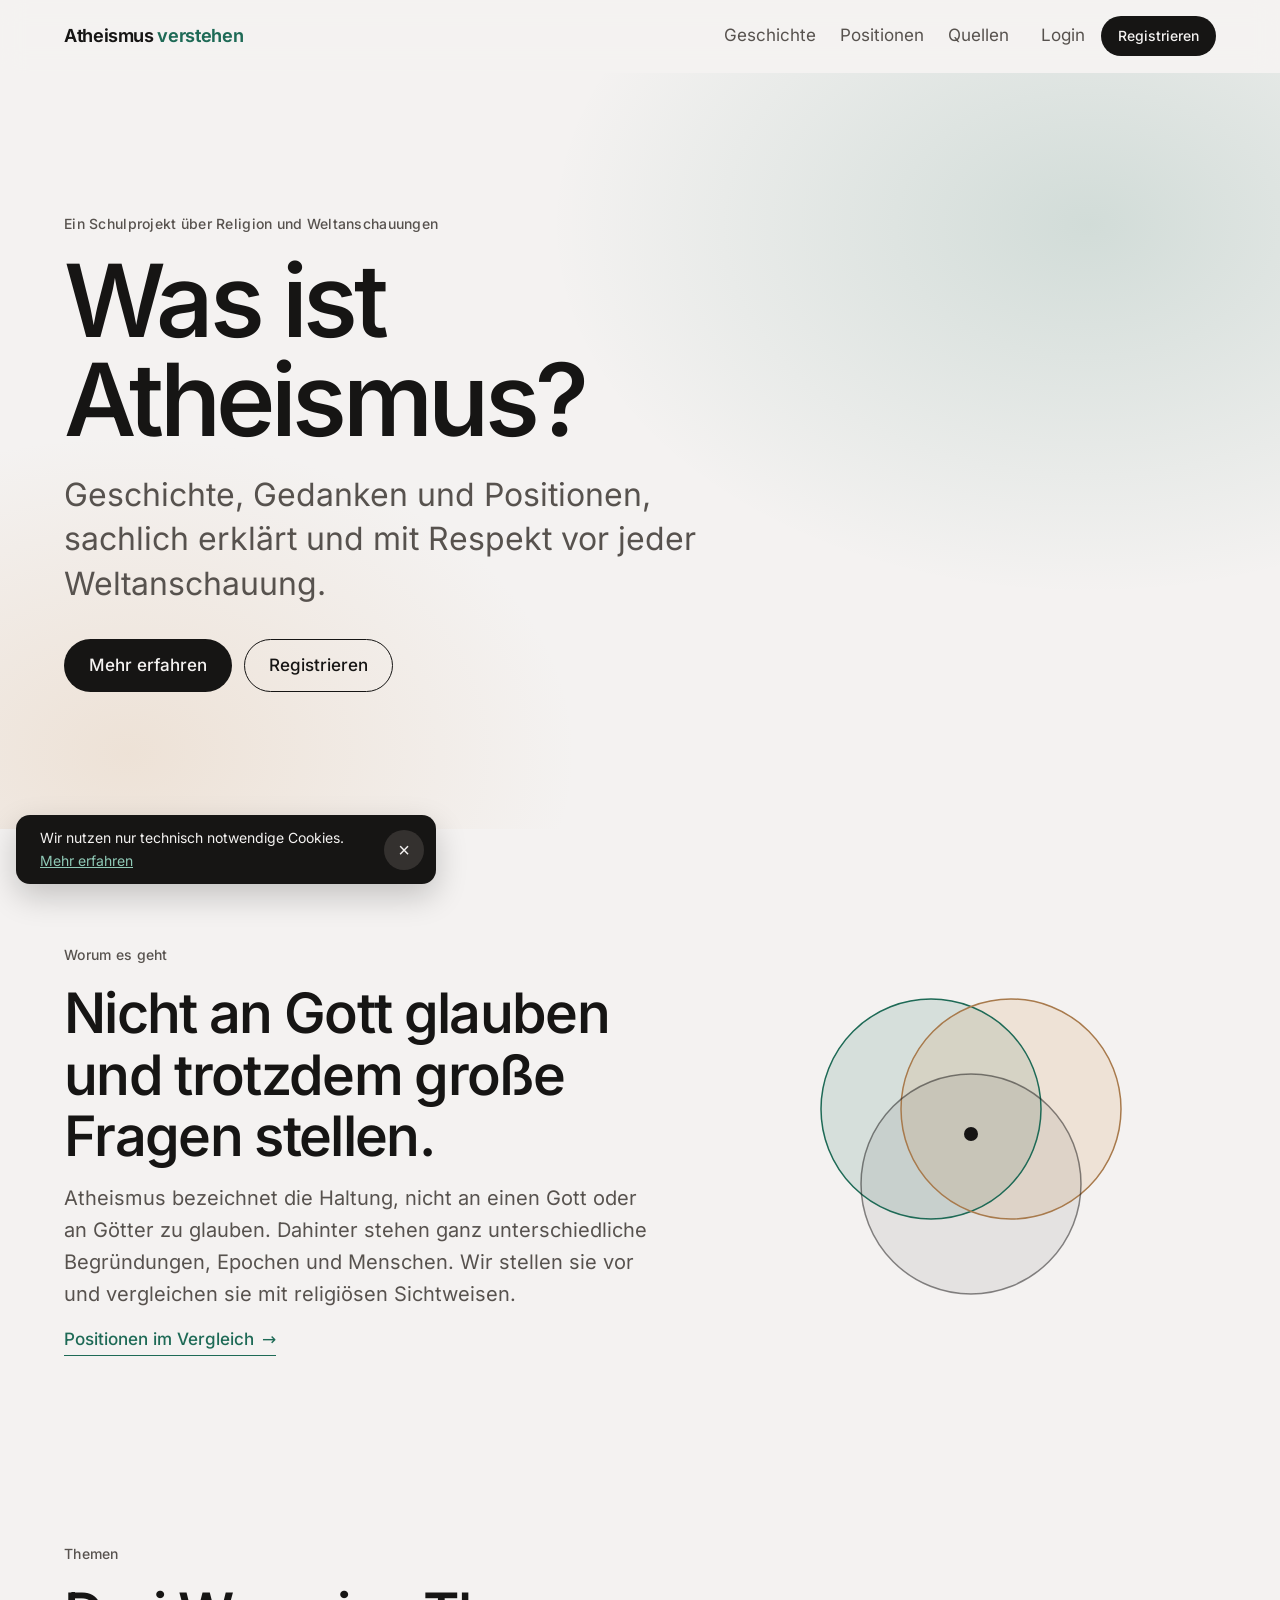
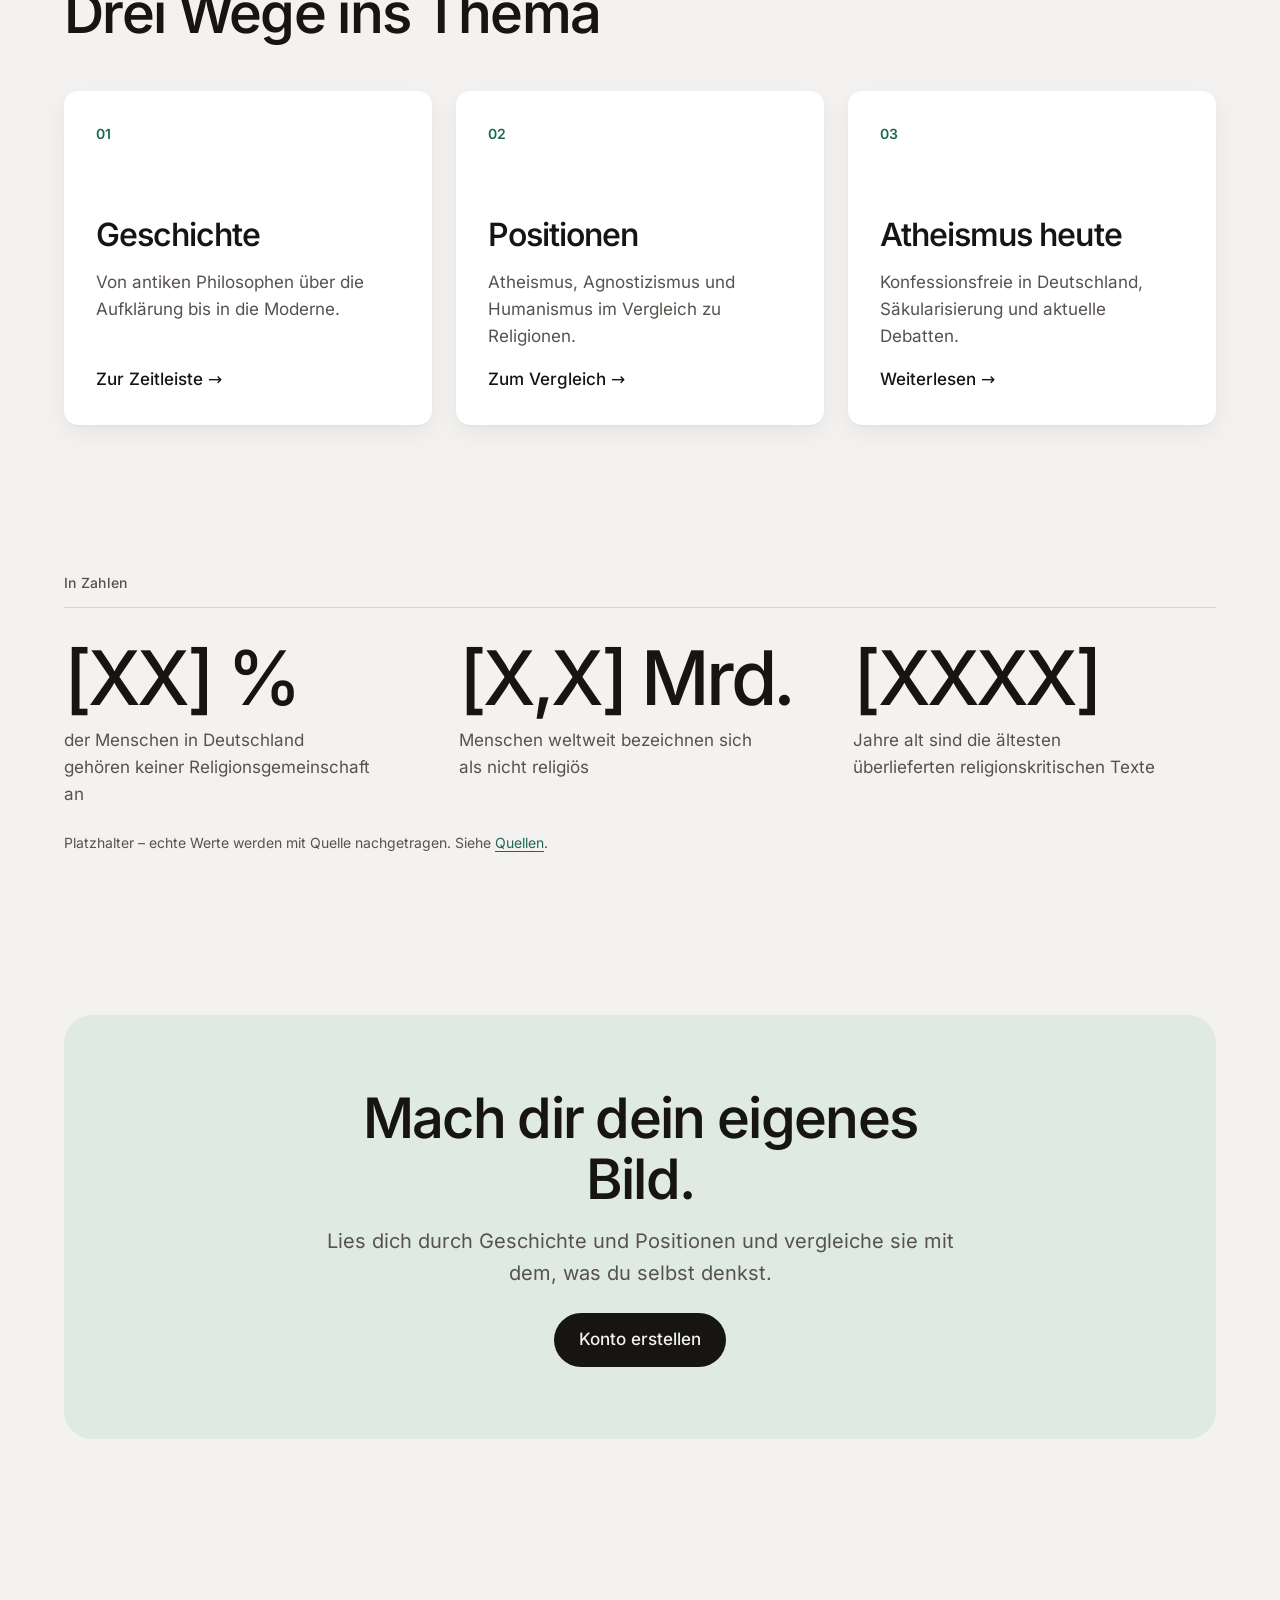
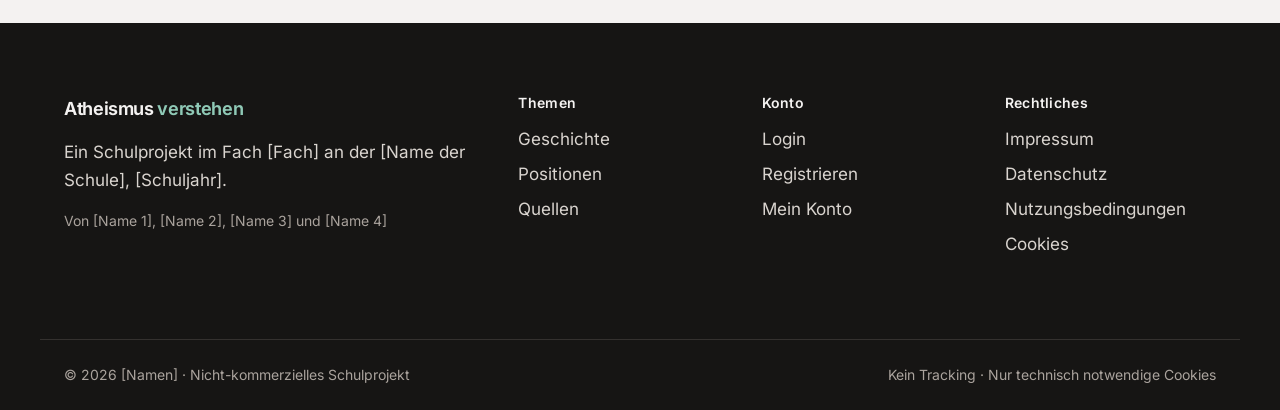
==== frontend/index.html @ 8b8bf1b1 "Frontend und Konto-Routen (Export, Löschen) Frontend (HTML/CSS/JS, ohne Framework und externe Dienst" ====
<!DOCTYPE html>
<html lang="de">
<head>
  <meta charset="UTF-8">
  <meta name="viewport" content="width=device-width, initial-scale=1.0">
  <title>Atheismus verstehen</title>
  <meta name="description" content="Was ist Atheismus? Ein Schulprojekt über Geschichte, Positionen und Atheismus heute.">
  <link rel="icon" href="img/favicon.svg" type="image/svg+xml">
  <link rel="preload" href="fonts/InterVariable-latin.woff2" as="font" type="font/woff2" crossorigin>
  <link rel="stylesheet" href="css/style.css">
</head>
<body>
  <a class="skip-link" href="#main">Zum Inhalt springen</a>

  <header class="site-header">
    <div class="container header-inner">
      <a class="brand" href="index.html">Atheismus<span> verstehen</span></a>

      <button class="nav-toggle" type="button" aria-expanded="false" aria-controls="site-nav">Menü</button>

      <nav id="site-nav" class="site-nav" aria-label="Hauptnavigation">
        <ul class="nav-links">
            <li><a href="pages/geschichte.html">Geschichte</a></li>
            <li><a href="pages/positionen.html">Positionen</a></li>
            <li><a href="pages/quellen.html">Quellen</a></li>
        </ul>

        <div class="nav-auth">
          <!-- Sichtbar, wenn NICHT eingeloggt -->
          <div data-auth="guest">
            <a class="nav-login" href="pages/login.html">Login</a>
            <a class="btn btn--primary btn--small" href="pages/register.html">Registrieren</a>
          </div>
          <!-- Sichtbar, wenn eingeloggt (main.js schaltet um) -->
          <div data-auth="user" hidden>
            <span class="nav-greeting">Hallo, <strong data-username></strong></span>
            <a class="nav-login" href="pages/konto.html">Mein Konto</a>
            <button class="btn btn--secondary btn--small" type="button" data-logout>Logout</button>
          </div>
        </div>
      </nav>
    </div>
  </header>

  <main id="main">
    <!-- 1. Hero -->
    <section class="hero" aria-labelledby="hero-title">
      <div class="hero-bg" aria-hidden="true"></div>
      <div class="container">
        <p class="eyebrow reveal">Ein Schulprojekt über Religion und Weltanschauungen</p>
        <h1 id="hero-title" class="hero-title reveal">Was ist Atheismus?</h1>
        <p class="hero-lead reveal">Geschichte, Gedanken und Positionen, sachlich erklärt und mit Respekt vor jeder Weltanschauung.</p>
        <div class="button-row reveal">
          <a class="btn btn--primary" href="#intro">Mehr erfahren</a>
          <a class="btn btn--secondary" href="pages/register.html" data-auth="guest">Registrieren</a>
          <a class="btn btn--secondary" href="pages/konto.html" data-auth="user" hidden>Mein Konto</a>
        </div>
      </div>
    </section>

    <!-- 2. Intro -->
    <section id="intro" class="section" aria-labelledby="intro-title">
      <div class="container intro-grid">
        <div class="reveal">
          <p class="eyebrow">Worum es geht</p>
          <h2 id="intro-title" class="section-title">Nicht an Gott glauben und trotzdem große Fragen stellen.</h2>
          <p class="lead">Atheismus bezeichnet die Haltung, nicht an einen Gott oder an Götter zu glauben. Dahinter stehen ganz unterschiedliche Begründungen, Epochen und Menschen. Wir stellen sie vor und vergleichen sie mit religiösen Sichtweisen.</p>
          <a class="arrow-link" href="pages/positionen.html">Positionen im Vergleich</a>
        </div>
        <figure class="intro-figure reveal">
          <img src="img/fragen.svg" width="400" height="400"
               alt="Drei sich überschneidende Kreise als Sinnbild für verschiedene Weltanschauungen mit einer gemeinsamen Mitte">
        </figure>
      </div>
    </section>

    <!-- 3. Drei Karten -->
    <section class="section section--tight" aria-labelledby="themen-title">
      <div class="container">
        <p class="eyebrow reveal">Themen</p>
        <h2 id="themen-title" class="section-title reveal">Drei Wege ins Thema</h2>
        <div class="cards">
          <article class="card reveal">
            <span class="card-number">01</span>
            <h3><a href="pages/geschichte.html">Geschichte</a></h3>
            <p>Von antiken Philosophen über die Aufklärung bis in die Moderne.</p>
            <span class="card-more" aria-hidden="true">Zur Zeitleiste →</span>
          </article>
          <article class="card reveal">
            <span class="card-number">02</span>
            <h3><a href="pages/positionen.html">Positionen</a></h3>
            <p>Atheismus, Agnostizismus und Humanismus im Vergleich zu Religionen.</p>
            <span class="card-more" aria-hidden="true">Zum Vergleich →</span>
          </article>
          <article class="card reveal">
            <span class="card-number">03</span>
            <h3><a href="pages/geschichte.html#heute">Atheismus heute</a></h3>
            <p>Konfessionsfreie in Deutschland, Säkularisierung und aktuelle Debatten.</p>
            <span class="card-more" aria-hidden="true">Weiterlesen →</span>
          </article>
        </div>
      </div>
    </section>

    <!-- 4. Zahlen (Platzhalter: echte Werte mit Quelle nachtragen!) -->
    <section class="section section--tight" aria-labelledby="zahlen-title">
      <div class="container">
        <h2 id="zahlen-title" class="eyebrow reveal">In Zahlen</h2>
        <dl class="stats reveal">
          <div class="stat">
            <dt>der Menschen in Deutschland gehören keiner Religionsgemeinschaft an</dt>
            <dd>[XX] %</dd>
          </div>
          <div class="stat">
            <dt>Menschen weltweit bezeichnen sich als nicht religiös</dt>
            <dd>[X,X] Mrd.</dd>
          </div>
          <div class="stat">
            <dt>Jahre alt sind die ältesten überlieferten religionskritischen Texte</dt>
            <dd>[XXXX]</dd>
          </div>
        </dl>
        <p class="stats-source">Platzhalter – echte Werte werden mit Quelle nachgetragen. Siehe <a class="text-link" href="pages/quellen.html">Quellen</a>.</p>
      </div>
    </section>

    <!-- 5. Abschluss -->
    <section class="section section--tight" aria-labelledby="cta-title">
      <div class="container">
        <div class="cta reveal">
          <h2 id="cta-title" class="section-title">Mach dir dein eigenes Bild.</h2>
          <p class="lead">Lies dich durch Geschichte und Positionen und vergleiche sie mit dem, was du selbst denkst.</p>
          <div class="button-row">
            <a class="btn btn--primary" href="pages/register.html" data-auth="guest">Konto erstellen</a>
            <a class="btn btn--primary" href="pages/geschichte.html" data-auth="user" hidden>Weiterlesen</a>
          </div>
        </div>
      </div>
    </section>
  </main>

  <footer class="site-footer">
    <div class="container footer-grid">
      <div class="footer-about">
        <a class="brand" href="index.html">Atheismus<span> verstehen</span></a>
        <p>Ein Schulprojekt im Fach [Fach] an der [Name der Schule], [Schuljahr].</p>
        <p class="footer-small">Von [Name 1], [Name 2], [Name 3] und [Name 4]</p>
      </div>

      <nav aria-label="Themen">
        <h2>Themen</h2>
        <ul>
          <li><a href="pages/geschichte.html">Geschichte</a></li>
          <li><a href="pages/positionen.html">Positionen</a></li>
          <li><a href="pages/quellen.html">Quellen</a></li>
        </ul>
      </nav>

      <nav aria-label="Konto">
        <h2>Konto</h2>
        <ul>
          <li><a href="pages/login.html">Login</a></li>
          <li><a href="pages/register.html">Registrieren</a></li>
          <li><a href="pages/konto.html">Mein Konto</a></li>
        </ul>
      </nav>

      <nav aria-label="Rechtliches">
        <h2>Rechtliches</h2>
        <ul>
          <li><a href="pages/impressum.html">Impressum</a></li>
          <li><a href="pages/datenschutz.html">Datenschutz</a></li>
          <li><a href="pages/nutzungsbedingungen.html">Nutzungsbedingungen</a></li>
          <li><a href="pages/cookies.html">Cookies</a></li>
        </ul>
      </nav>
    </div>

    <div class="container footer-bottom">
      <p>© 2026 [Namen] · Nicht-kommerzielles Schulprojekt</p>
      <p>Kein Tracking · Nur technisch notwendige Cookies</p>
    </div>
  </footer>

  <!-- Kleiner Hinweis statt Cookie-Banner (main.js blendet ihn ein) -->
  <div class="cookie-notice" role="region" aria-label="Hinweis zu Cookies" hidden>
    <p>Wir nutzen nur technisch notwendige Cookies. <a href="pages/cookies.html">Mehr erfahren</a></p>
    <button type="button" data-cookie-close aria-label="Hinweis schließen">×</button>
  </div>

  <script type="module" src="js/main.js"></script>
</body>
</html>
---- frontend/css/style.css ----
/* ==========================================================================
   Atheismus verstehen – Stylesheet
   Aufbau:
     1. Schrift       2. Variablen (Design-System)   3. Grundlagen
     4. Layout        5. Buttons & Links             6. Header & Navigation
     7. Startseite    8. Unterseiten                 9. Formulare
    10. Footer       11. Cookie-Hinweis             12. Animationen
   ========================================================================== */


/* 1. Schrift: Inter, lokal eingebunden (keine Google Fonts -> keine Daten an Dritte)
   Eine "variable" Schriftdatei enthält alle Stärken von 100 (dünn) bis 900 (fett). */
@font-face {
  font-family: "Inter";
  src: url("../fonts/InterVariable-latin.woff2") format("woff2");
  font-weight: 100 900;
  font-style: normal;
  font-display: swap; /* Text sofort zeigen, Schrift tauscht sich ein, sobald geladen */
}


/* 2. Variablen: alle Farben, Abstände und Schriften an EINER Stelle.
   Will man z. B. die Akzentfarbe ändern, reicht eine Zeile. */
:root {
  /* Farben */
  --color-bg: #f4f2f1;          /* warmes Off-White */
  --color-surface: #ffffff;     /* Karten, Formulare */
  --color-surface-2: #ebe7e4;   /* leicht dunklere Flächen */
  --color-text: #161514;        /* fast schwarz */
  --color-muted: #57524e;       /* Nebentext (Kontrast > 7:1 auf --color-bg) */
  --color-line: #d9d3ce;        /* Linien, Rahmen */
  --color-accent: #1e6a56;      /* dezentes Tannengrün */
  --color-accent-hover: #16503f;
  --color-accent-soft: #dfeae5;
  --color-error: #a8261b;
  --color-error-soft: #fbe9e7;
  --color-warning-soft: #fff4d6;
  --color-warning-line: #e0b54a;

  /* Schrift */
  --font-sans: "Inter", system-ui, -apple-system, "Segoe UI", Roboto, sans-serif;
  --text-sm: 0.875rem;
  --text-base: 1.0625rem;
  --text-lg: 1.25rem;
  --text-xl: clamp(1.5rem, 1.2rem + 1.2vw, 2rem);
  --text-2xl: clamp(2rem, 1.4rem + 2.6vw, 3.5rem);
  --text-hero: clamp(2.75rem, 1.5rem + 6vw, 6.5rem);

  /* Abstände (immer Vielfache von 0.25rem = 4px) */
  --space-1: 0.25rem;
  --space-2: 0.5rem;
  --space-3: 0.75rem;
  --space-4: 1rem;
  --space-5: 1.5rem;
  --space-6: 2rem;
  --space-7: 3rem;
  --space-8: 4.5rem;
  --space-9: clamp(4rem, 3rem + 5vw, 8rem); /* Abstand zwischen großen Abschnitten */

  /* Sonstiges */
  --max-width: 1200px;
  --radius: 14px;
  --radius-pill: 999px;
  --shadow: 0 1px 2px rgb(22 21 20 / 0.04), 0 8px 24px rgb(22 21 20 / 0.06);
  --ease: cubic-bezier(0.22, 1, 0.36, 1); /* weiche Bewegung */
  --header-height: 72px;
}


/* 3. Grundlagen ------------------------------------------------------------ */
*,
*::before,
*::after {
  box-sizing: border-box;
}

html {
  scroll-behavior: smooth;
  scroll-padding-top: calc(var(--header-height) + var(--space-4)); /* Anker nicht unter dem Header */
}

body {
  margin: 0;
  background: var(--color-bg);
  color: var(--color-text);
  font-family: var(--font-sans);
  font-size: var(--text-base);
  line-height: 1.6;
  -webkit-font-smoothing: antialiased;
  display: flex;
  flex-direction: column;
  min-height: 100vh;
}

main {
  flex: 1;
}

h1, h2, h3, h4 {
  margin: 0 0 var(--space-4);
  line-height: 1.1;
  font-weight: 550;
  letter-spacing: -0.03em;
}

p {
  margin: 0 0 var(--space-4);
}

img, svg {
  max-width: 100%;
  display: block;
}

a {
  color: inherit;
}

code {
  font-family: ui-monospace, "Cascadia Code", Consolas, monospace;
  font-size: 0.9em;
  padding: 0.1em 0.35em;
  background: var(--color-surface-2);
  border-radius: 4px;
}

.auth-wrap .page-header {
  padding-top: 0;
}

/* Sichtbarer Fokus-Rahmen für Tastatur-Nutzer*innen */
:focus-visible {
  outline: 3px solid var(--color-accent);
  outline-offset: 3px;
  border-radius: 4px;
}

/* Nur für Screenreader sichtbar */
.visually-hidden {
  position: absolute !important;
  width: 1px;
  height: 1px;
  overflow: hidden;
  clip: rect(0 0 0 0);
  white-space: nowrap;
}

/* Skip-Link: erscheint beim ersten Tab-Druck, springt direkt zum Inhalt */
.skip-link {
  position: absolute;
  left: var(--space-4);
  top: -100px;
  z-index: 100;
  padding: var(--space-3) var(--space-4);
  background: var(--color-text);
  color: var(--color-bg);
  border-radius: var(--radius);
  text-decoration: none;
}

.skip-link:focus {
  top: var(--space-4);
}


/* 4. Layout ------------------------------------------------------------------ */
.container {
  width: 100%;
  max-width: var(--max-width);
  margin-inline: auto;
  padding-inline: var(--space-5);
}

.section {
  padding-block: var(--space-9);
}

.section--tight {
  padding-block: var(--space-8);
}

/* Kleine Überzeile über Überschriften */
.eyebrow {
  display: inline-block;
  margin-bottom: var(--space-4);
  font-size: var(--text-sm);
  font-weight: 500;
  letter-spacing: 0.02em;
  color: var(--color-muted);
}

.section-title {
  font-size: var(--text-2xl);
  max-width: 18ch;
}

.lead {
  font-size: var(--text-lg);
  color: var(--color-muted);
  max-width: 52ch;
}


/* 5. Buttons & Links ----------------------------------------------------- */
.btn {
  display: inline-flex;
  align-items: center;
  justify-content: center;
  gap: var(--space-2);
  min-height: 48px; /* groß genug zum Antippen auf dem Handy */
  padding: var(--space-3) var(--space-5);
  border: 1.5px solid transparent;
  border-radius: var(--radius-pill);
  font: inherit;
  font-weight: 500;
  text-decoration: none;
  cursor: pointer;
  transition: background-color 0.25s var(--ease), color 0.25s var(--ease),
    border-color 0.25s var(--ease), transform 0.25s var(--ease);
}

.btn:hover {
  transform: translateY(-1px);
}

.btn--primary {
  background: var(--color-text);
  color: var(--color-bg);
}

.btn--primary:hover {
  background: var(--color-accent);
}

.btn--secondary {
  background: transparent;
  border-color: var(--color-text);
  color: var(--color-text);
}

.btn--secondary:hover {
  background: var(--color-text);
  color: var(--color-bg);
}

.btn--danger {
  background: var(--color-error);
  color: #fff;
}

.btn--danger:hover {
  background: #861d14;
}

.btn--small {
  min-height: 40px;
  padding: var(--space-2) var(--space-4);
  font-size: var(--text-sm);
}

.btn[disabled] {
  opacity: 0.6;
  cursor: wait;
  transform: none;
}

.button-row {
  display: flex;
  flex-wrap: wrap;
  gap: var(--space-3);
}

/* Textlink mit Pfeil, der sich beim Hover leicht bewegt */
.arrow-link {
  display: inline-flex;
  align-items: center;
  gap: var(--space-2);
  font-weight: 500;
  color: var(--color-accent);
  text-decoration: none;
  border-bottom: 1.5px solid currentColor;
  padding-bottom: 2px;
}

.arrow-link::after {
  content: "→";
  transition: transform 0.25s var(--ease);
}

.arrow-link:hover::after {
  transform: translateX(4px);
}

.prose a,
.text-link {
  color: var(--color-accent);
  text-underline-offset: 3px;
}

.prose a:hover,
.text-link:hover {
  color: var(--color-accent-hover);
}


/* 6. Header & Navigation --------------------------------------------------- */
.site-header {
  position: sticky;
  top: 0;
  z-index: 50;
  background: rgb(244 242 241 / 0.85);
  backdrop-filter: blur(12px);
  -webkit-backdrop-filter: blur(12px);
  border-bottom: 1px solid transparent;
  transition: border-color 0.3s var(--ease);
}

/* main.js setzt diese Klasse, sobald man scrollt -> feine Linie unter dem Header */
.site-header.is-scrolled {
  border-bottom-color: var(--color-line);
}

.header-inner {
  display: flex;
  align-items: center;
  justify-content: space-between;
  gap: var(--space-5);
  min-height: var(--header-height);
}

.brand {
  font-size: 1.125rem;
  font-weight: 650;
  letter-spacing: -0.02em;
  text-decoration: none;
  white-space: nowrap;
}

.brand span {
  color: var(--color-accent);
}

.site-nav {
  display: flex;
  align-items: center;
  gap: var(--space-6);
}

.nav-links {
  display: flex;
  gap: var(--space-5);
  margin: 0;
  padding: 0;
  list-style: none;
}

.nav-links a,
.nav-login {
  text-decoration: none;
  color: var(--color-muted);
  transition: color 0.2s var(--ease);
}

.nav-links a:hover,
.nav-login:hover,
.nav-links a[aria-current="page"] {
  color: var(--color-text);
}

.nav-links a[aria-current="page"] {
  font-weight: 550;
}

.nav-auth,
.nav-auth > div {
  display: flex;
  align-items: center;
  gap: var(--space-4);
}

.nav-greeting {
  color: var(--color-muted);
  white-space: nowrap;
}

/* [hidden] muss auch gegen "display: flex" gewinnen */
[hidden] {
  display: none !important;
}

/* Menü-Knopf: nur auf kleinen Bildschirmen sichtbar */
.nav-toggle {
  display: none;
  min-height: 44px;
  padding: var(--space-2) var(--space-4);
  border: 1.5px solid var(--color-text);
  border-radius: var(--radius-pill);
  background: transparent;
  font: inherit;
  font-size: var(--text-sm);
  font-weight: 500;
  color: var(--color-text);
  cursor: pointer;
}

@media (max-width: 860px) {
  .nav-toggle {
    display: inline-flex;
    align-items: center;
  }

  /* Ohne JavaScript bleibt das Menü einfach offen (Klasse "js" setzt main.js) */
  .js .site-nav {
    display: none;
  }

  .site-nav {
    position: absolute;
    top: 100%;
    left: 0;
    right: 0;
    flex-direction: column;
    align-items: stretch;
    gap: var(--space-5);
    padding: var(--space-5);
    background: var(--color-bg);
    border-bottom: 1px solid var(--color-line);
  }

  .js .site-nav.is-open {
    display: flex;
  }

  .nav-links {
    flex-direction: column;
    gap: var(--space-4);
    font-size: var(--text-lg);
  }

  .nav-auth,
  .nav-auth > div {
    flex-wrap: wrap;
  }
}


/* 7. Startseite ------------------------------------------------------------ */

/* Hero: ruhiger CSS-Verlauf als Hintergrund (kein Bild nötig) */
.hero {
  position: relative;
  isolation: isolate; /* der Hintergrund (z-index: -1) bleibt innerhalb des Hero */
  overflow: hidden;
  display: flex;
  align-items: center;
  min-height: calc(92vh - var(--header-height));
  padding-block: var(--space-8);
}

.hero-bg {
  position: absolute;
  inset: 0;
  z-index: -1;
  background:
    radial-gradient(60% 70% at 85% 20%, rgb(30 106 86 / 0.16), transparent 70%),
    radial-gradient(50% 60% at 10% 90%, rgb(214 168 120 / 0.22), transparent 70%),
    var(--color-bg);
}

.hero-title {
  font-size: var(--text-hero);
  font-weight: 550;
  letter-spacing: -0.045em;
  line-height: 0.98;
  max-width: 12ch;
  margin-bottom: var(--space-5);
}

.hero-lead {
  font-size: var(--text-xl);
  line-height: 1.4;
  color: var(--color-muted);
  max-width: 34ch;
  margin-bottom: var(--space-6);
}

/* Intro: Text links, Grafik rechts */
.intro-grid {
  display: grid;
  grid-template-columns: 1.2fr 1fr;
  gap: var(--space-8);
  align-items: center;
}

.intro-figure {
  margin: 0;
}

.intro-figure img {
  width: 100%;
  max-width: 440px;
  margin-inline: auto;
}

/* Drei Karten */
.cards {
  display: grid;
  grid-template-columns: repeat(3, 1fr);
  gap: var(--space-5);
  margin-top: var(--space-7);
}

.card {
  position: relative;
  display: flex;
  flex-direction: column;
  min-height: 300px;
  padding: var(--space-6);
  background: var(--color-surface);
  border-radius: var(--radius);
  box-shadow: var(--shadow);
  transition: transform 0.35s var(--ease), box-shadow 0.35s var(--ease);
}

.card:hover {
  transform: translateY(-4px);
  box-shadow: 0 2px 4px rgb(22 21 20 / 0.05), 0 18px 40px rgb(22 21 20 / 0.1);
}

.card-number {
  font-size: var(--text-sm);
  color: var(--color-accent);
  font-weight: 600;
}

.card h3 {
  font-size: var(--text-xl);
  margin-top: var(--space-8);
}

.card p {
  color: var(--color-muted);
}

/* Der Link in der Überschrift macht die ganze Karte klickbar */
.card a {
  text-decoration: none;
}

.card a::after {
  content: "";
  position: absolute;
  inset: 0;
  border-radius: var(--radius);
}

.card-more {
  margin-top: auto; /* "Weiterlesen" sitzt immer unten in der Karte */
  font-weight: 500;
  color: var(--color-text);
}

/* Zahlen-Zeile */
.stats {
  display: grid;
  grid-template-columns: repeat(3, 1fr);
  gap: var(--space-6);
  margin: 0;
  padding-top: var(--space-6);
  border-top: 1px solid var(--color-line);
}

.stat dd {
  margin: 0;
  font-size: clamp(2.75rem, 1.5rem + 4vw, 5rem);
  white-space: nowrap;
  font-weight: 500;
  letter-spacing: -0.05em;
  line-height: 1;
}

.stat dt {
  margin-top: var(--space-3);
  color: var(--color-muted);
  max-width: 28ch;
}

/* dt soll unter der Zahl stehen, im HTML steht es aber (korrekt) davor */
.stat {
  display: flex;
  flex-direction: column-reverse;
  justify-content: flex-end;
}

.stats-source {
  margin-top: var(--space-5);
  font-size: var(--text-sm);
  color: var(--color-muted);
}

/* Abschluss-Bereich */
.cta {
  padding: var(--space-8) var(--space-6);
  background: var(--color-accent-soft);
  border-radius: calc(var(--radius) * 2);
  text-align: center;
}

.cta .section-title,
.cta .lead {
  margin-inline: auto;
}

.cta .button-row {
  justify-content: center;
  margin-top: var(--space-5);
}

@media (max-width: 860px) {
  .intro-grid,
  .cards,
  .stats {
    grid-template-columns: 1fr;
  }

  .intro-figure {
    order: -1;
  }

  .intro-figure img {
    max-width: 260px;
  }

  .card {
    min-height: 0;
  }
}


/* 8. Unterseiten ------------------------------------------------------------ */
.page-header {
  padding-block: var(--space-8) var(--space-6);
}

.page-header h1 {
  font-size: var(--text-2xl);
  max-width: 20ch;
}

/* Gut lesbarer Fließtext (Rechtstexte, Quellen) */
.prose {
  max-width: 72ch;
}

.prose h2 {
  font-size: var(--text-xl);
  margin-top: var(--space-7);
}

.prose h3 {
  font-size: var(--text-lg);
  margin-top: var(--space-5);
  letter-spacing: -0.01em;
}

.prose ul,
.prose ol {
  padding-left: var(--space-5);
  margin: 0 0 var(--space-4);
}

.prose li {
  margin-bottom: var(--space-2);
}

.prose address {
  font-style: normal;
  margin-bottom: var(--space-4);
}

/* Hinweis "Entwurf" oben auf den Rechtsseiten */
.draft-banner {
  margin-bottom: var(--space-6);
  padding: var(--space-4) var(--space-5);
  background: var(--color-warning-soft);
  border: 2px solid var(--color-warning-line);
  border-radius: var(--radius);
}

.draft-banner p {
  margin: 0;
}

/* Hinweis "Platzhaltertext" auf den Inhaltsseiten */
.placeholder-note {
  display: inline-block;
  margin-bottom: var(--space-5);
  padding: var(--space-1) var(--space-3);
  background: var(--color-surface-2);
  border-radius: var(--radius-pill);
  font-size: var(--text-sm);
  color: var(--color-muted);
}

/* Timeline (geschichte.html) */
.timeline {
  position: relative;
  margin: 0;
  padding: 0;
  list-style: none;
}

/* Die senkrechte Linie */
.timeline::before {
  content: "";
  position: absolute;
  top: 0;
  bottom: 0;
  left: 11px;
  width: 2px;
  background: var(--color-line);
}

.timeline-item {
  position: relative;
  padding-left: var(--space-8);
  padding-bottom: var(--space-8);
}

/* Der Punkt auf der Linie */
.timeline-item::before {
  content: "";
  position: absolute;
  left: 4px;
  top: 0.55rem;
  width: 16px;
  height: 16px;
  border-radius: 50%;
  background: var(--color-bg);
  border: 3px solid var(--color-accent);
}

.timeline-period {
  font-size: var(--text-sm);
  font-weight: 600;
  color: var(--color-accent);
  margin-bottom: var(--space-2);
}

.timeline-item h2 {
  font-size: var(--text-2xl);
}

.timeline-item ul {
  max-width: 64ch;
  padding-left: var(--space-5);
}

.timeline-item li {
  margin-bottom: var(--space-2);
}

/* Karten für Positionen */
.position-grid {
  display: grid;
  grid-template-columns: repeat(2, 1fr);
  gap: var(--space-5);
}

.position-card {
  padding: var(--space-6);
  background: var(--color-surface);
  border-radius: var(--radius);
  box-shadow: var(--shadow);
}

.position-card h3 {
  font-size: var(--text-xl);
}

.position-card .definition {
  color: var(--color-muted);
}

.position-card ul {
  padding-left: var(--space-5);
  margin: 0;
}

@media (max-width: 760px) {
  .position-grid {
    grid-template-columns: 1fr;
  }
}

/* Tabellen (Vergleich, Cookies). Auf dem Handy seitlich scrollbar. */
.table-wrap {
  overflow-x: auto;
  margin-block: var(--space-5);
  background: var(--color-surface);
  border-radius: var(--radius);
  box-shadow: var(--shadow);
}

table {
  width: 100%;
  min-width: 640px;
  border-collapse: collapse;
  font-size: var(--text-sm);
}

caption {
  padding: var(--space-4) var(--space-5) 0;
  text-align: left;
  font-weight: 550;
}

th,
td {
  padding: var(--space-4) var(--space-5);
  text-align: left;
  vertical-align: top;
  border-bottom: 1px solid var(--color-line);
}

thead th {
  font-weight: 600;
  background: var(--color-surface-2);
}

tbody tr:last-child th,
tbody tr:last-child td {
  border-bottom: 0;
}

tbody th {
  font-weight: 550;
}

/* Quellenliste */
.source-list {
  padding-left: var(--space-5);
}

.source-list li {
  margin-bottom: var(--space-4);
}

.tag {
  display: inline-block;
  margin-left: var(--space-2);
  padding: 0 var(--space-2);
  border-radius: var(--radius-pill);
  background: var(--color-warning-soft);
  font-size: 0.75rem;
  font-weight: 500;
  vertical-align: middle;
}


/* 9. Formulare --------------------------------------------------------------- */
.auth-wrap {
  max-width: 540px;
  margin-inline: auto;
  padding-block: var(--space-8);
}

.panel {
  padding: var(--space-6);
  background: var(--color-surface);
  border-radius: var(--radius);
  box-shadow: var(--shadow);
}

.panel + .panel {
  margin-top: var(--space-5);
}

.panel h2 {
  font-size: var(--text-xl);
}

.field {
  margin-bottom: var(--space-5);
}

.field label {
  display: block;
  margin-bottom: var(--space-2);
  font-weight: 500;
}

.field-hint {
  margin: var(--space-1) 0 0;
  font-size: var(--text-sm);
  color: var(--color-muted);
}

.field input[type="text"],
.field input[type="email"],
.field input[type="password"] {
  width: 100%;
  min-height: 48px;
  padding: var(--space-3) var(--space-4);
  border: 1.5px solid var(--color-line);
  border-radius: 10px;
  background: var(--color-bg);
  font: inherit;
  color: var(--color-text);
  transition: border-color 0.2s var(--ease), background-color 0.2s var(--ease);
}

.field input:hover {
  border-color: var(--color-muted);
}

.field input:focus {
  outline: none;
  border-color: var(--color-accent);
  background: var(--color-surface);
  box-shadow: 0 0 0 3px var(--color-accent-soft);
}

.field input[aria-invalid="true"] {
  border-color: var(--color-error);
}

.field-error {
  margin: var(--space-2) 0 0;
  font-size: var(--text-sm);
  color: var(--color-error);
  font-weight: 500;
}

.field-error:empty {
  display: none;
}

.checkbox {
  display: flex;
  gap: var(--space-3);
  align-items: flex-start;
}

.checkbox input {
  width: 20px;
  height: 20px;
  margin-top: 3px;
  flex-shrink: 0;
  accent-color: var(--color-accent);
}

.checkbox label {
  font-weight: 400;
  margin: 0;
}

/* Meldung oben im Formular (Fehler oder Erfolg) */
.form-alert {
  margin-bottom: var(--space-5);
  padding: var(--space-3) var(--space-4);
  border-radius: 10px;
  background: var(--color-error-soft);
  color: var(--color-error);
  font-weight: 500;
}

.form-alert--success {
  background: var(--color-accent-soft);
  color: var(--color-accent-hover);
}

.form-alert:empty {
  display: none;
}

.form-footer {
  margin-top: var(--space-5);
  text-align: center;
  color: var(--color-muted);
}

.btn--block {
  width: 100%;
}

/* Kontodaten */
.account-data {
  display: grid;
  grid-template-columns: max-content 1fr;
  gap: var(--space-3) var(--space-5);
  margin: 0;
}

.account-data dt {
  color: var(--color-muted);
}

.account-data dd {
  margin: 0;
  font-weight: 500;
  word-break: break-word;
}

.panel--danger {
  border: 1.5px solid var(--color-error-soft);
}


/* 10. Footer ----------------------------------------------------------------- */
.site-footer {
  margin-top: var(--space-9);
  padding-block: var(--space-8) var(--space-5);
  background: var(--color-text);
  color: #d9d4cf;
}

.footer-grid {
  display: grid;
  grid-template-columns: 2fr 1fr 1fr 1fr;
  gap: var(--space-6);
}

.site-footer .brand {
  display: inline-block;
  margin-bottom: var(--space-4);
  color: var(--color-bg);
}

.site-footer .brand span {
  color: #8fc9b6;
}

.site-footer h2 {
  font-size: var(--text-sm);
  font-weight: 600;
  letter-spacing: 0.02em;
  color: var(--color-bg);
}

.site-footer ul {
  margin: 0;
  padding: 0;
  list-style: none;
}

.site-footer li {
  margin-bottom: var(--space-2);
}

.site-footer a {
  color: #d9d4cf;
  text-decoration: none;
}

.site-footer a:hover {
  color: #fff;
  text-decoration: underline;
}

.site-footer :focus-visible {
  outline-color: #8fc9b6;
}

.footer-small {
  font-size: var(--text-sm);
  color: #aaa39d;
}

.footer-bottom {
  display: flex;
  flex-wrap: wrap;
  justify-content: space-between;
  gap: var(--space-4);
  margin-top: var(--space-8);
  padding-top: var(--space-5);
  border-top: 1px solid #34312f;
  font-size: var(--text-sm);
  color: #aaa39d;
}

.footer-bottom p {
  margin: 0;
}

@media (max-width: 860px) {
  .footer-grid {
    grid-template-columns: 1fr 1fr;
  }

  .footer-about {
    grid-column: 1 / -1;
  }
}


/* 11. Cookie-Hinweis ---------------------------------------------------------- */
.cookie-notice {
  position: fixed;
  left: var(--space-4);
  bottom: var(--space-4);
  z-index: 60;
  display: flex;
  align-items: center;
  gap: var(--space-4);
  max-width: min(420px, calc(100vw - 2 * var(--space-4)));
  padding: var(--space-3) var(--space-3) var(--space-3) var(--space-5);
  background: var(--color-text);
  color: var(--color-bg);
  border-radius: var(--radius);
  box-shadow: 0 12px 32px rgb(0 0 0 / 0.2);
  font-size: var(--text-sm);
}

.cookie-notice p {
  margin: 0;
}

.cookie-notice a {
  color: #8fc9b6;
}

.cookie-notice button {
  flex-shrink: 0;
  width: 40px;
  height: 40px;
  border: 0;
  border-radius: 50%;
  background: #34312f;
  color: var(--color-bg);
  font-size: 1.25rem;
  line-height: 1;
  cursor: pointer;
}

.cookie-notice button:hover {
  background: #4a4643;
}


/* 12. Animationen ------------------------------------------------------------ */

/* Sanftes Einblenden beim Scrollen. main.js gibt Elementen mit .reveal die Klasse
   .is-visible, sobald sie ins Bild kommen. Ohne JavaScript ist alles sofort sichtbar. */
.js .reveal {
  opacity: 0;
  transform: translateY(24px);
  transition: opacity 0.8s var(--ease), transform 0.8s var(--ease);
}

.js .reveal.is-visible {
  opacity: 1;
  transform: none;
}

/* Wer in den Systemeinstellungen "Bewegung reduzieren" aktiviert hat,
   bekommt keine Animationen. */
@media (prefers-reduced-motion: reduce) {
  html {
    scroll-behavior: auto;
  }

  *,
  *::before,
  *::after {
    animation-duration: 0.01ms !important;
    transition-duration: 0.01ms !important;
  }

  .js .reveal {
    opacity: 1;
    transform: none;
  }
}
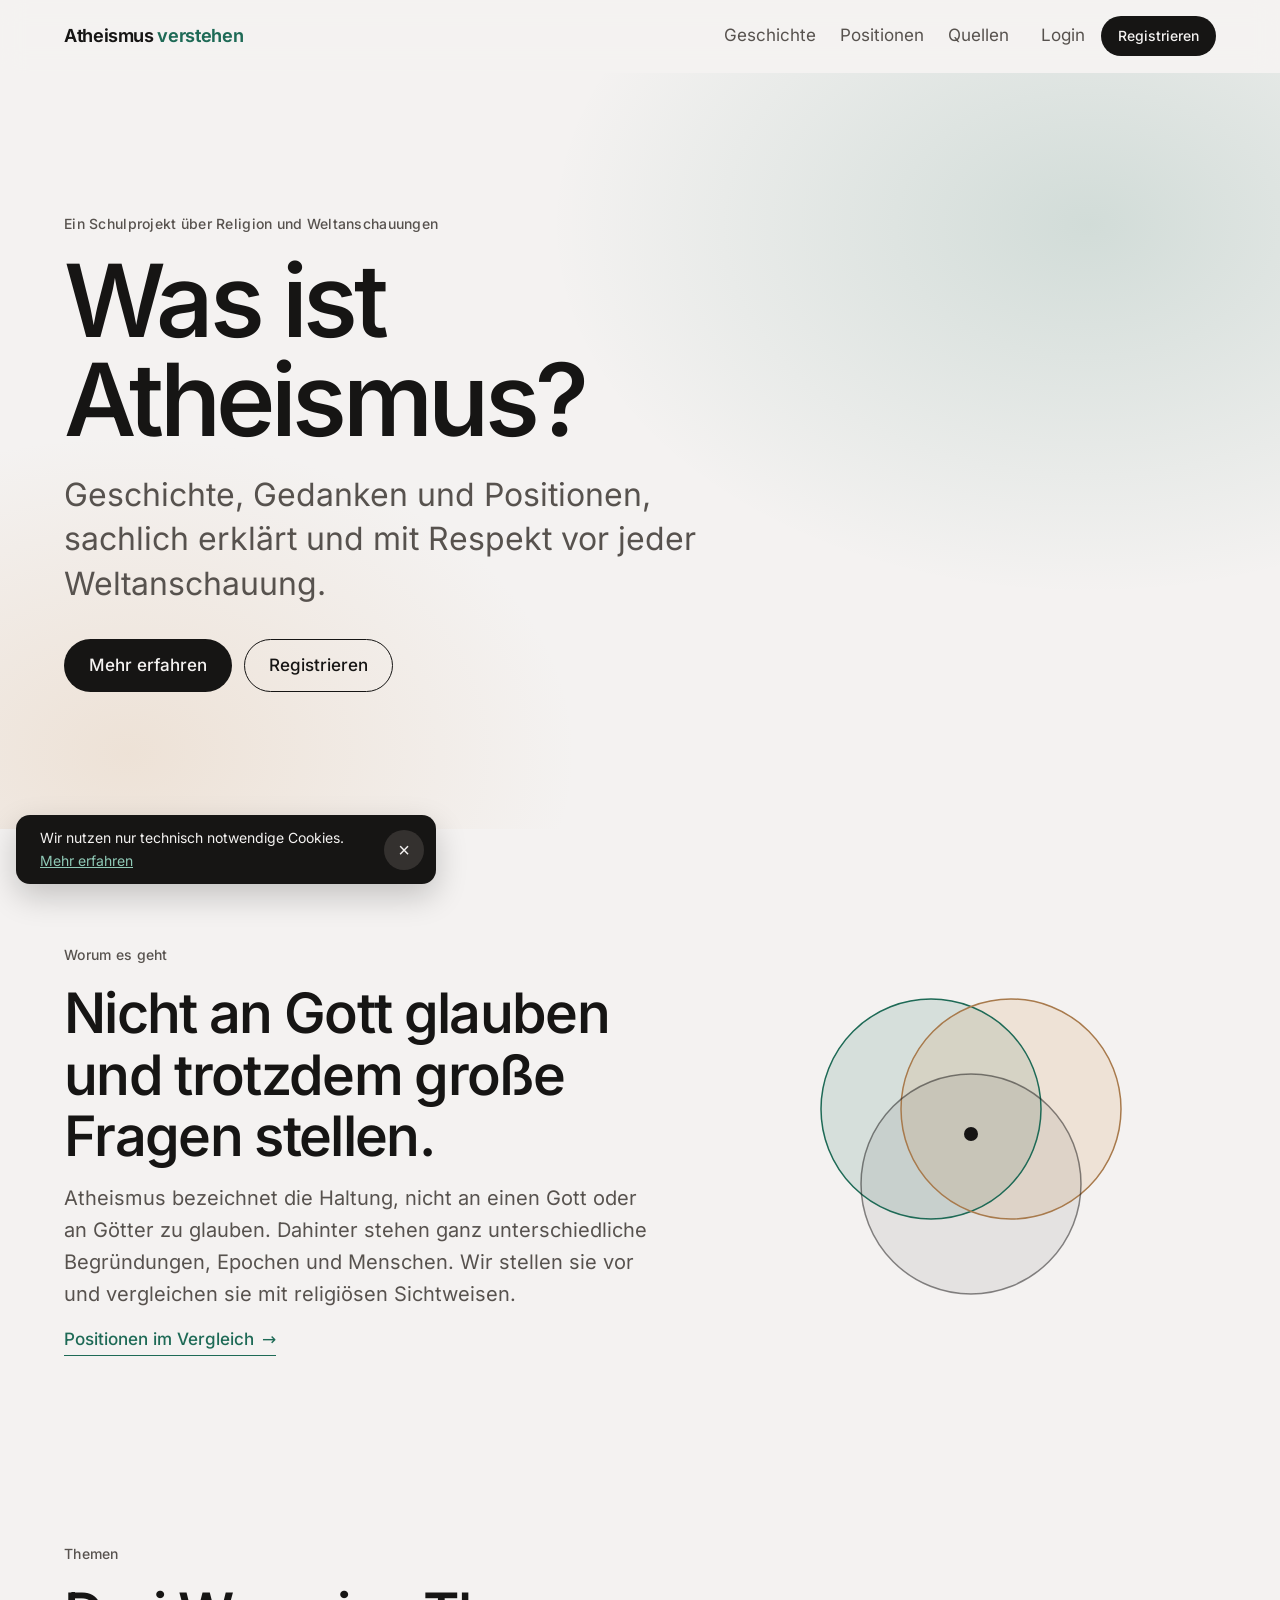
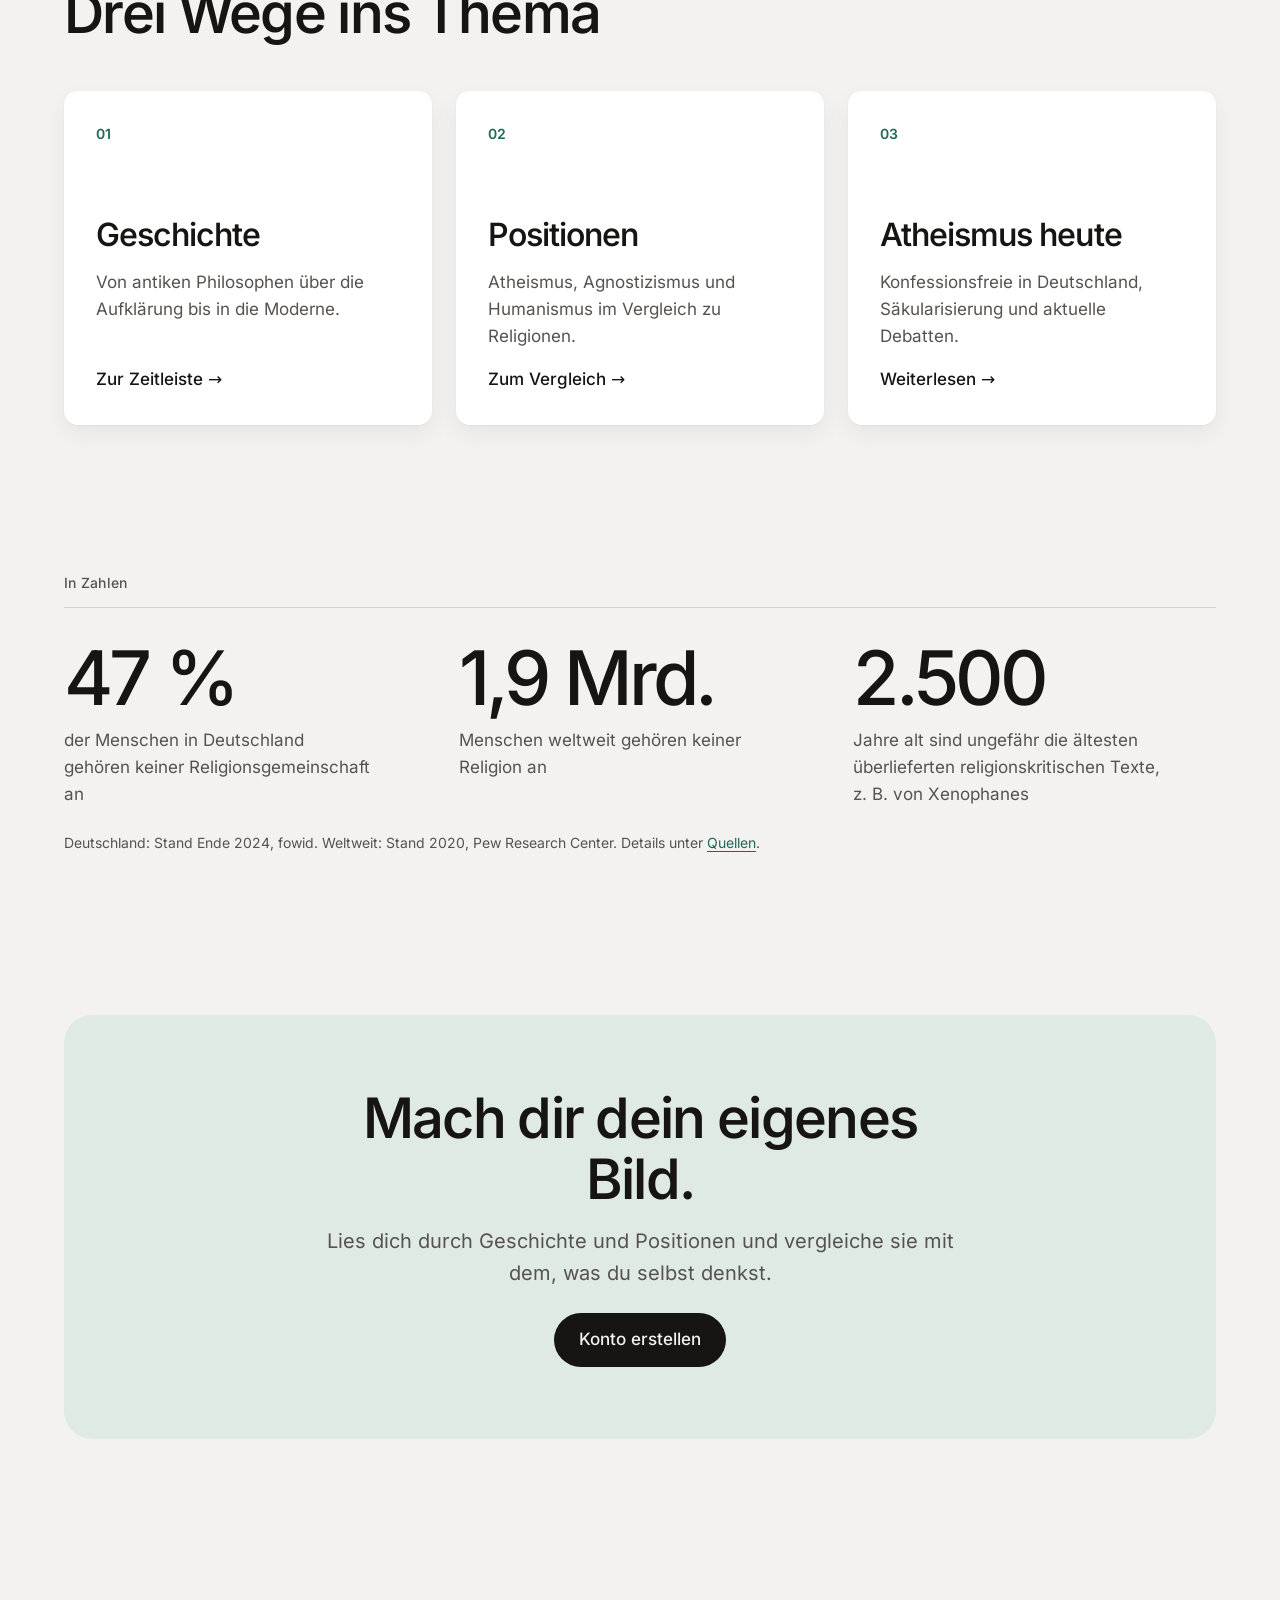
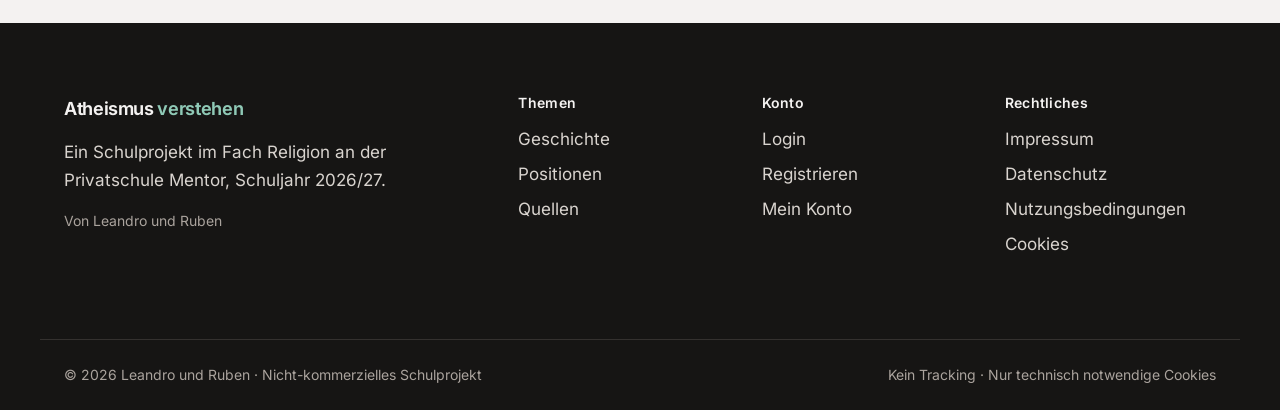
==== commit 4b5e3e6e: "Echte Zahlen, Inhalte, Quellen und Projektangaben statt Platzhaltern - In Zahlen: 47 % (fowid, Ende " ====
--- a/frontend/index.html
+++ b/frontend/index.html
@@ -106,21 +106,23 @@
     <section class="section section--tight" aria-labelledby="zahlen-title">
       <div class="container">
         <h2 id="zahlen-title" class="eyebrow reveal">In Zahlen</h2>
-        <dl class="stats reveal">
-          <div class="stat">
-            <dt>der Menschen in Deutschland gehören keiner Religionsgemeinschaft an</dt>
-            <dd>[XX] %</dd>
-          </div>
-          <div class="stat">
-            <dt>Menschen weltweit bezeichnen sich als nicht religiös</dt>
-            <dd>[X,X] Mrd.</dd>
-          </div>
-          <div class="stat">
-            <dt>Jahre alt sind die ältesten überlieferten religionskritischen Texte</dt>
-            <dd>[XXXX]</dd>
-          </div>
-        </dl>
-        <p class="stats-source">Platzhalter – echte Werte werden mit Quelle nachgetragen. Siehe <a class="text-link" href="pages/quellen.html">Quellen</a>.</p>
+        <!-- Zahl steht im HTML vorne: so ergibt jeder Eintrag einen ganzen Satz,
+             auch beim Vorlesen, Kopieren oder ohne CSS -->
+        <ul class="stats reveal">
+          <li class="stat">
+            <span class="stat-value">47 %</span>
+            <span class="stat-label">der Menschen in Deutschland gehören keiner Religionsgemeinschaft an</span>
+          </li>
+          <li class="stat">
+            <span class="stat-value">1,9 Mrd.</span>
+            <span class="stat-label">Menschen weltweit gehören keiner Religion an</span>
+          </li>
+          <li class="stat">
+            <span class="stat-value">2.500</span>
+            <span class="stat-label">Jahre alt sind ungefähr die ältesten überlieferten religionskritischen Texte, z. B. von Xenophanes</span>
+          </li>
+        </ul>
+        <p class="stats-source">Deutschland: Stand Ende 2024, fowid. Weltweit: Stand 2020, Pew Research Center. Details unter <a class="text-link" href="pages/quellen.html">Quellen</a>.</p>
       </div>
     </section>
 
@@ -143,8 +145,8 @@
     <div class="container footer-grid">
       <div class="footer-about">
         <a class="brand" href="index.html">Atheismus<span> verstehen</span></a>
-        <p>Ein Schulprojekt im Fach [Fach] an der [Name der Schule], [Schuljahr].</p>
-        <p class="footer-small">Von [Name 1], [Name 2], [Name 3] und [Name 4]</p>
+        <p>Ein Schulprojekt im Fach Religion an der Privatschule Mentor, Schuljahr 2026/27.</p>
+        <p class="footer-small">Von Leandro und Ruben</p>
       </div>
 
       <nav aria-label="Themen">
@@ -177,7 +179,7 @@
     </div>
 
     <div class="container footer-bottom">
-      <p>© 2026 [Namen] · Nicht-kommerzielles Schulprojekt</p>
+      <p>© 2026 Leandro und Ruben · Nicht-kommerzielles Schulprojekt</p>
       <p>Kein Tracking · Nur technisch notwendige Cookies</p>
     </div>
   </footer>
--- a/frontend/css/style.css
+++ b/frontend/css/style.css
@@ -566,12 +566,13 @@
   grid-template-columns: repeat(3, 1fr);
   gap: var(--space-6);
   margin: 0;
-  padding-top: var(--space-6);
+  padding: var(--space-6) 0 0;
+  list-style: none;
   border-top: 1px solid var(--color-line);
 }
 
-.stat dd {
-  margin: 0;
+.stat-value {
+  display: block;
   font-size: clamp(2.75rem, 1.5rem + 4vw, 5rem);
   white-space: nowrap;
   font-weight: 500;
@@ -579,17 +580,11 @@
   line-height: 1;
 }
 
-.stat dt {
+.stat-label {
+  display: block;
   margin-top: var(--space-3);
   color: var(--color-muted);
   max-width: 28ch;
-}
-
-/* dt soll unter der Zahl stehen, im HTML steht es aber (korrekt) davor */
-.stat {
-  display: flex;
-  flex-direction: column-reverse;
-  justify-content: flex-end;
 }
 
 .stats-source {
@@ -844,6 +839,7 @@
 
 .source-list li {
   margin-bottom: var(--space-4);
+  overflow-wrap: anywhere; /* lange URLs umbrechen statt seitlich überstehen */
 }
 
 .tag {
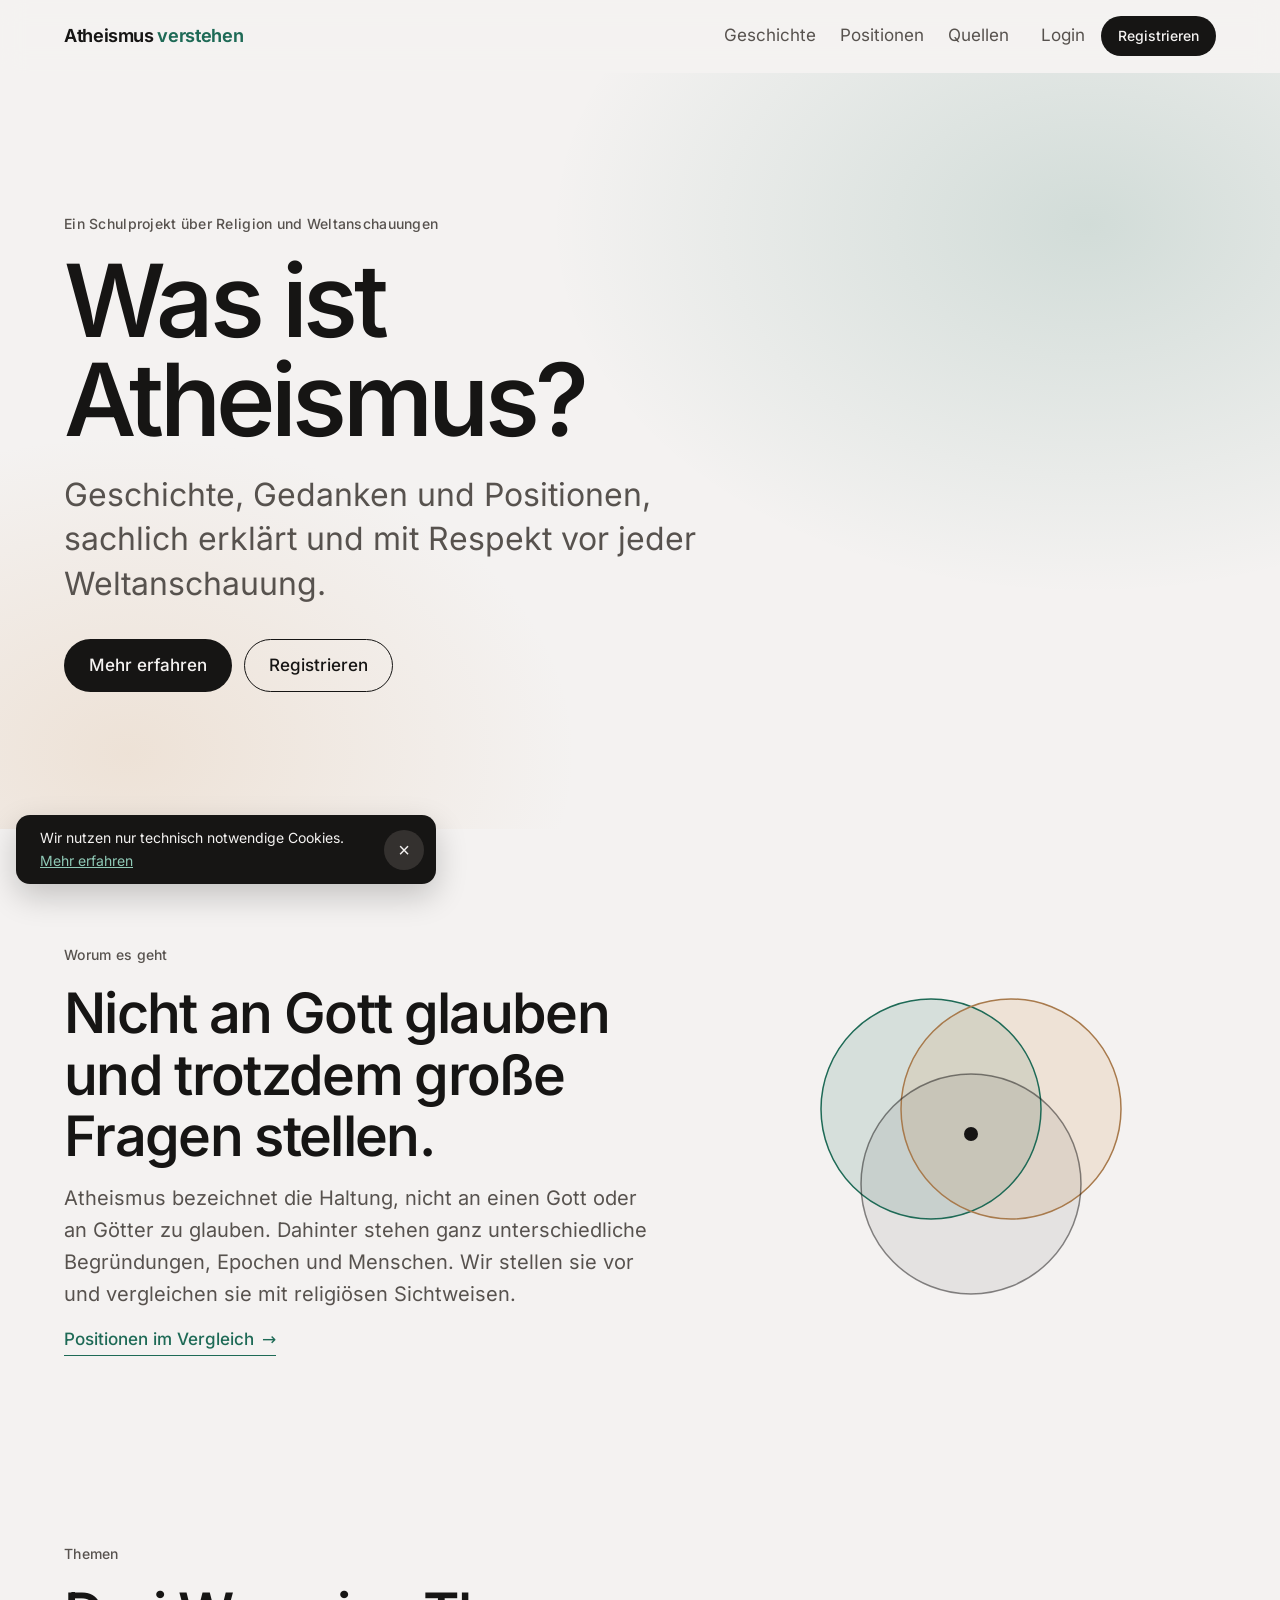
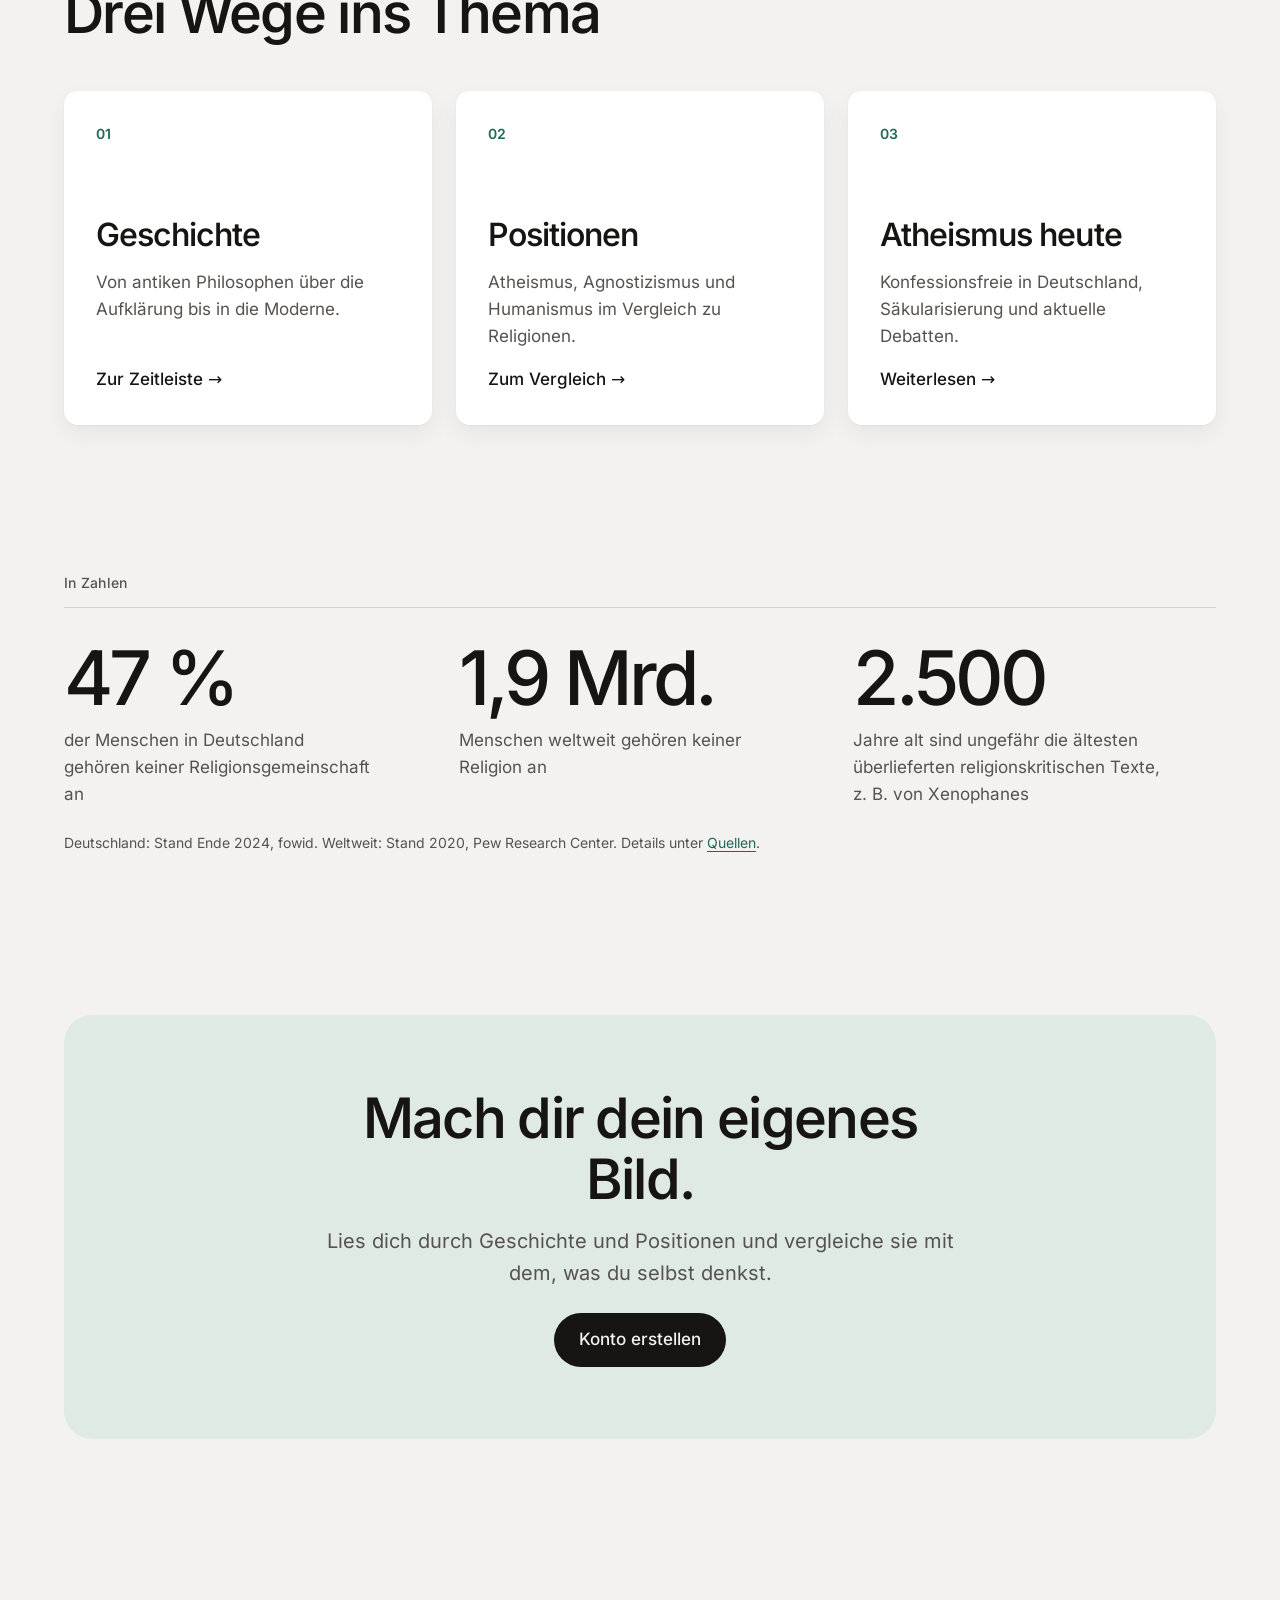
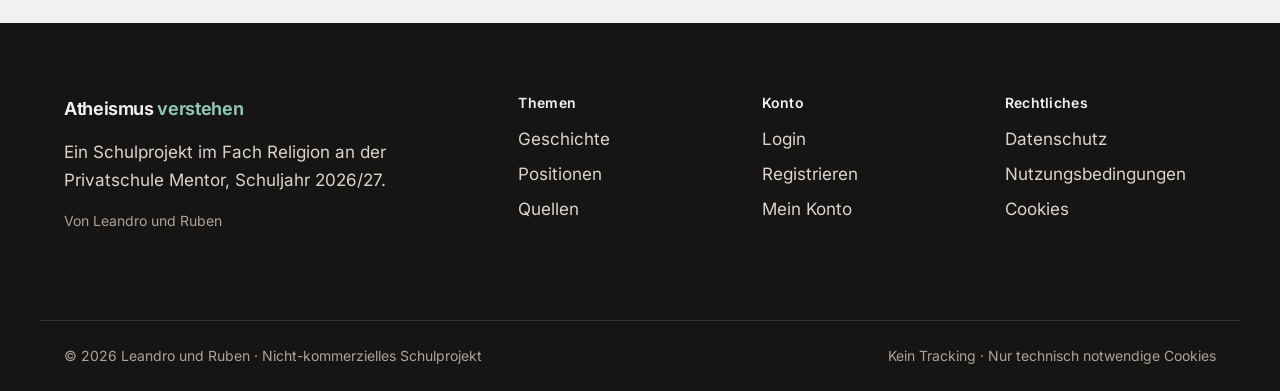
==== commit d58a3dbe: "Impressum-Seite entfernt und alle Verweise darauf aufgelöst - pages/impressum.html gelöscht - Footer" ====
--- a/frontend/index.html
+++ b/frontend/index.html
@@ -170,7 +170,6 @@
       <nav aria-label="Rechtliches">
         <h2>Rechtliches</h2>
         <ul>
-          <li><a href="pages/impressum.html">Impressum</a></li>
           <li><a href="pages/datenschutz.html">Datenschutz</a></li>
           <li><a href="pages/nutzungsbedingungen.html">Nutzungsbedingungen</a></li>
           <li><a href="pages/cookies.html">Cookies</a></li>
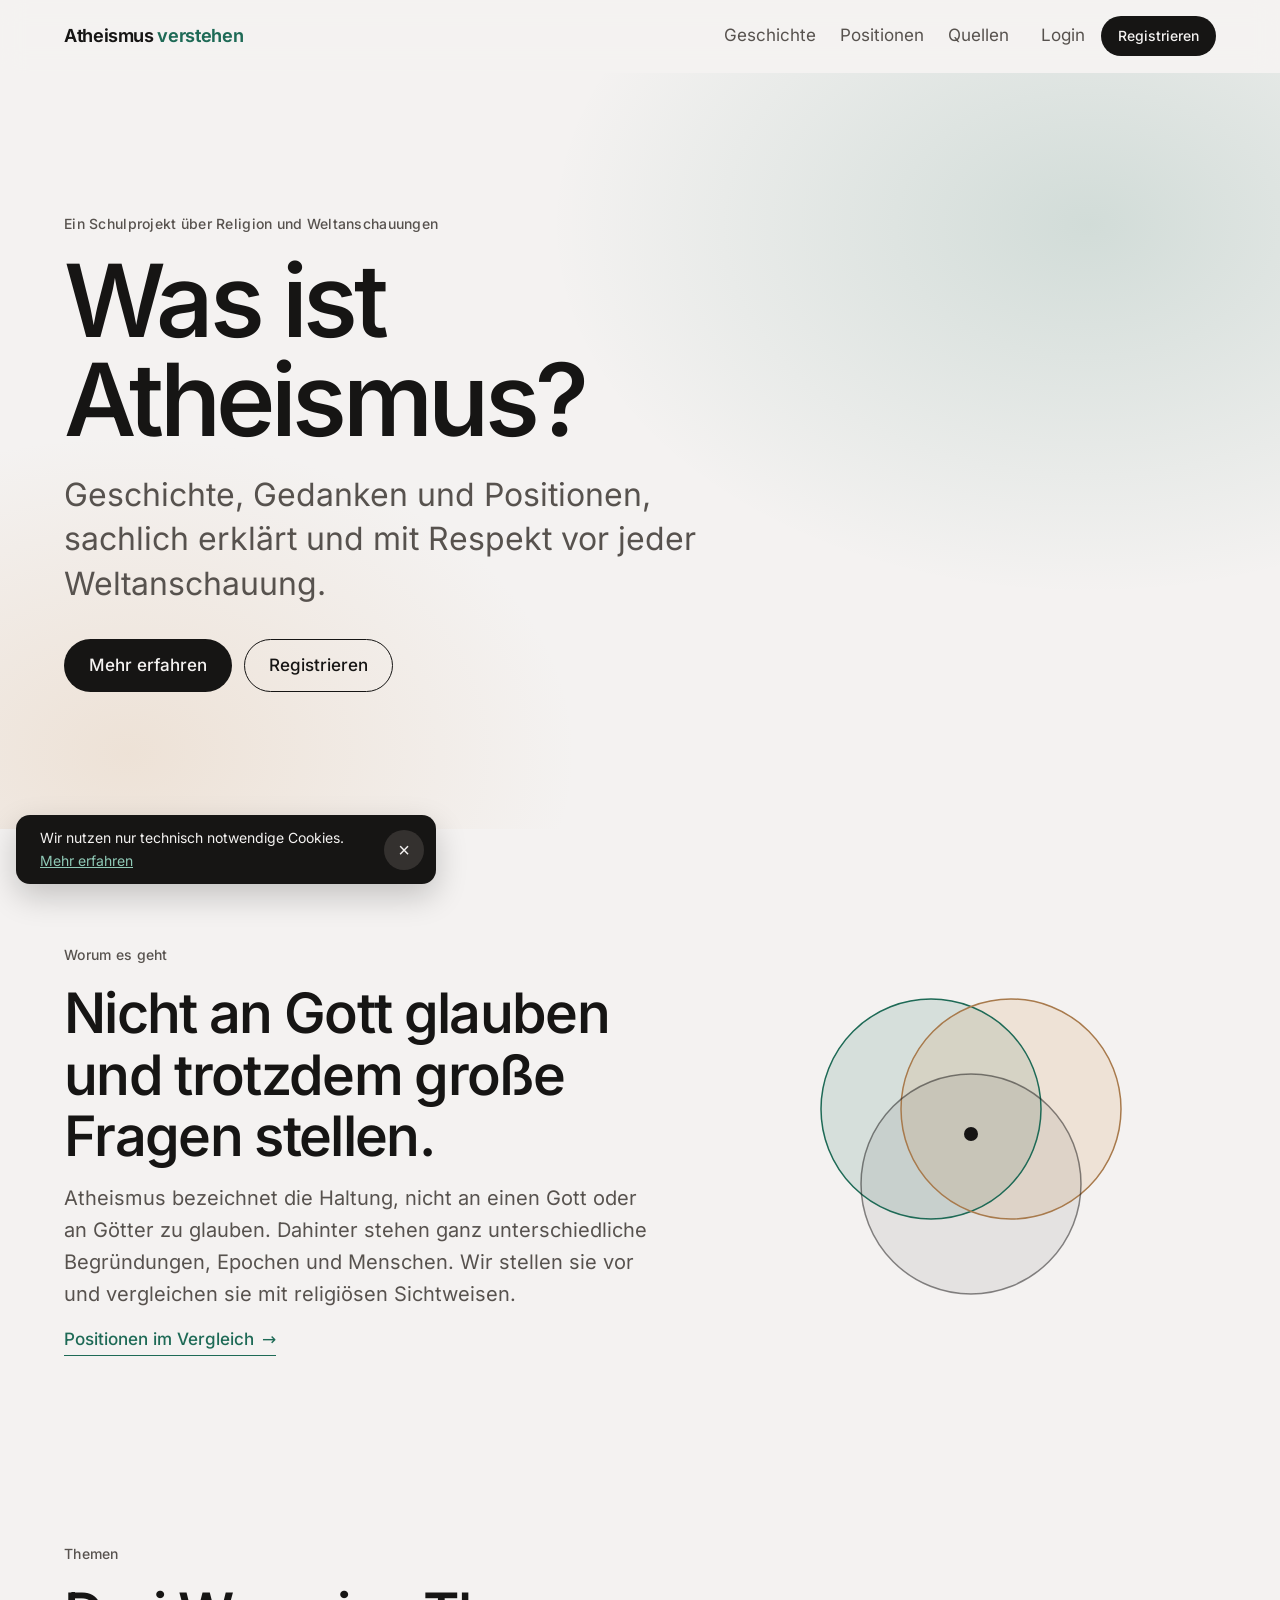
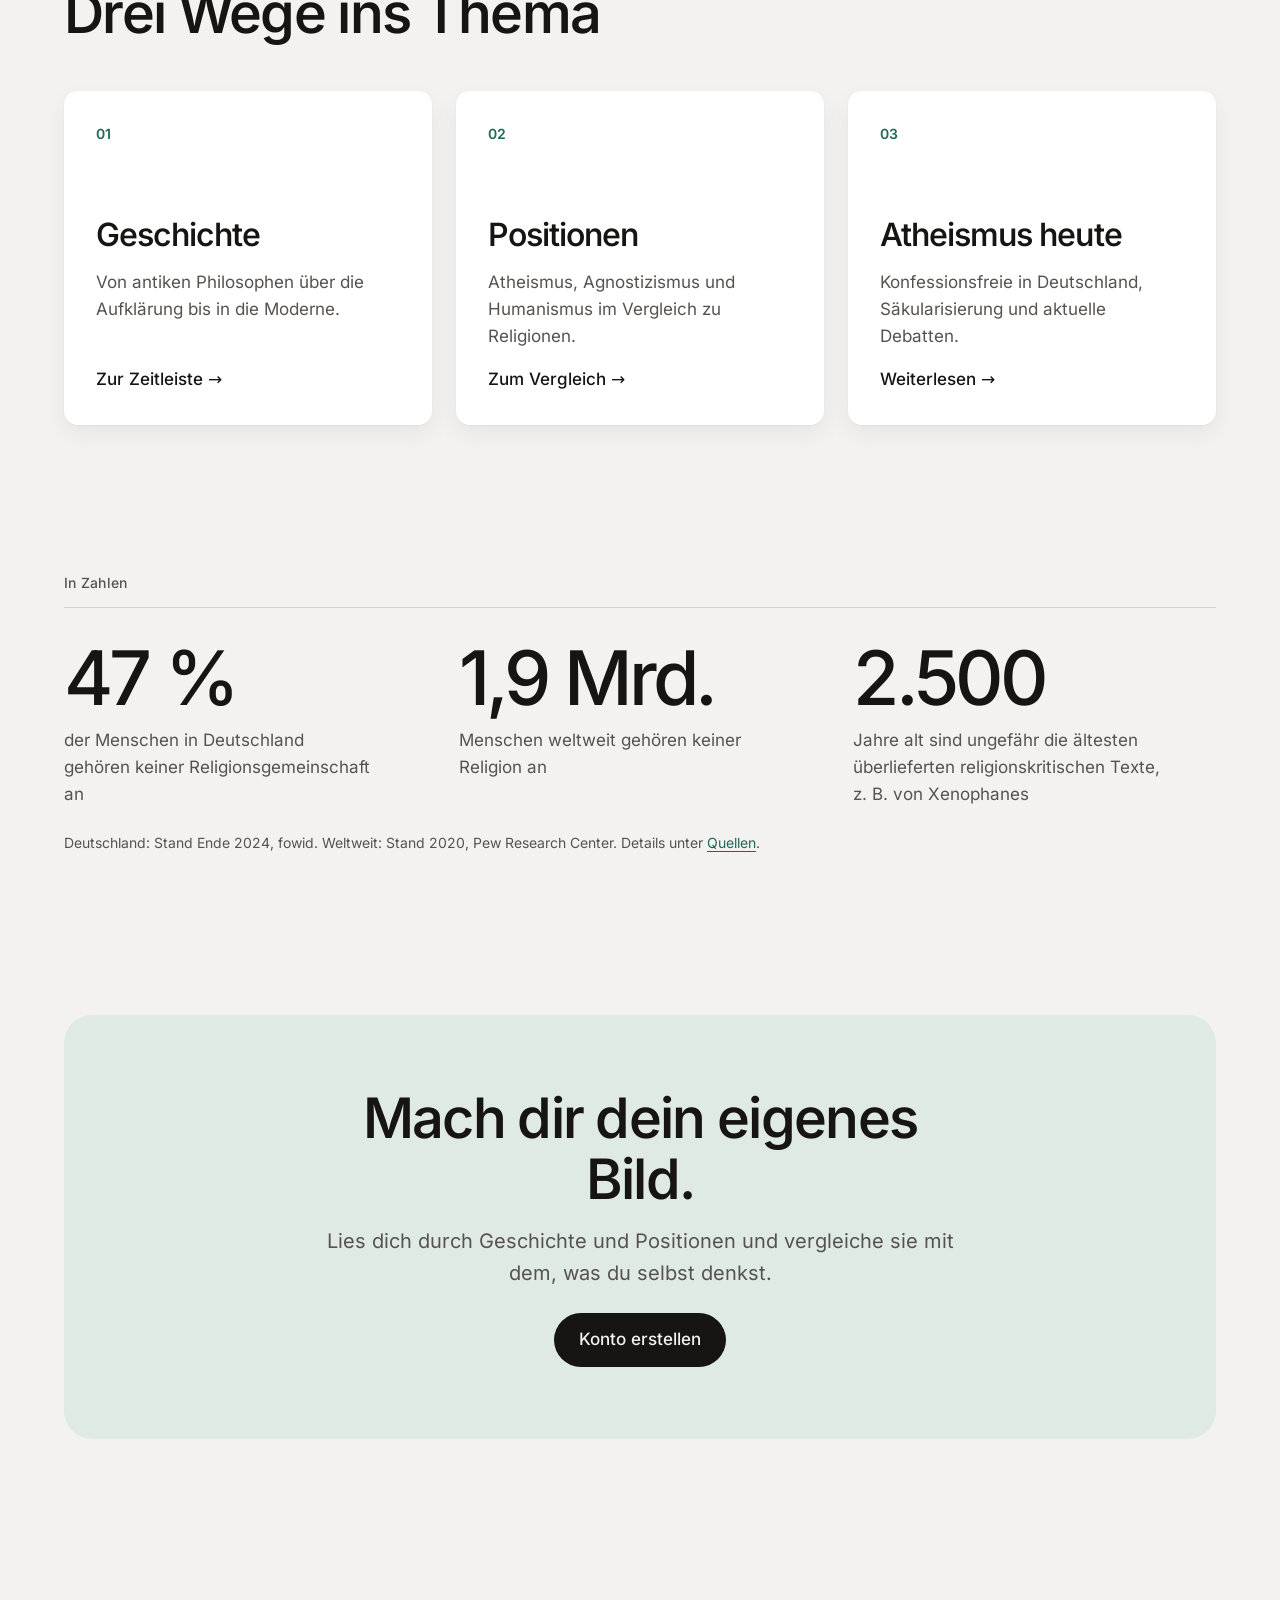
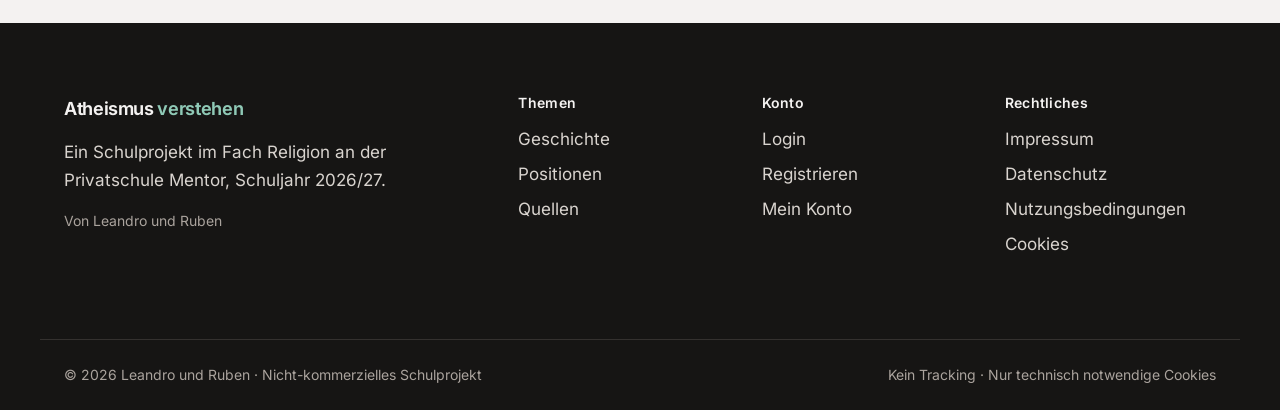
==== commit ba935402: "Impressum mit echten Angaben der Privatschule Mentor neu erstellt - pages/impressum.html neu: Anbiet" ====
--- a/frontend/index.html
+++ b/frontend/index.html
@@ -170,6 +170,7 @@
       <nav aria-label="Rechtliches">
         <h2>Rechtliches</h2>
         <ul>
+          <li><a href="pages/impressum.html">Impressum</a></li>
           <li><a href="pages/datenschutz.html">Datenschutz</a></li>
           <li><a href="pages/nutzungsbedingungen.html">Nutzungsbedingungen</a></li>
           <li><a href="pages/cookies.html">Cookies</a></li>
